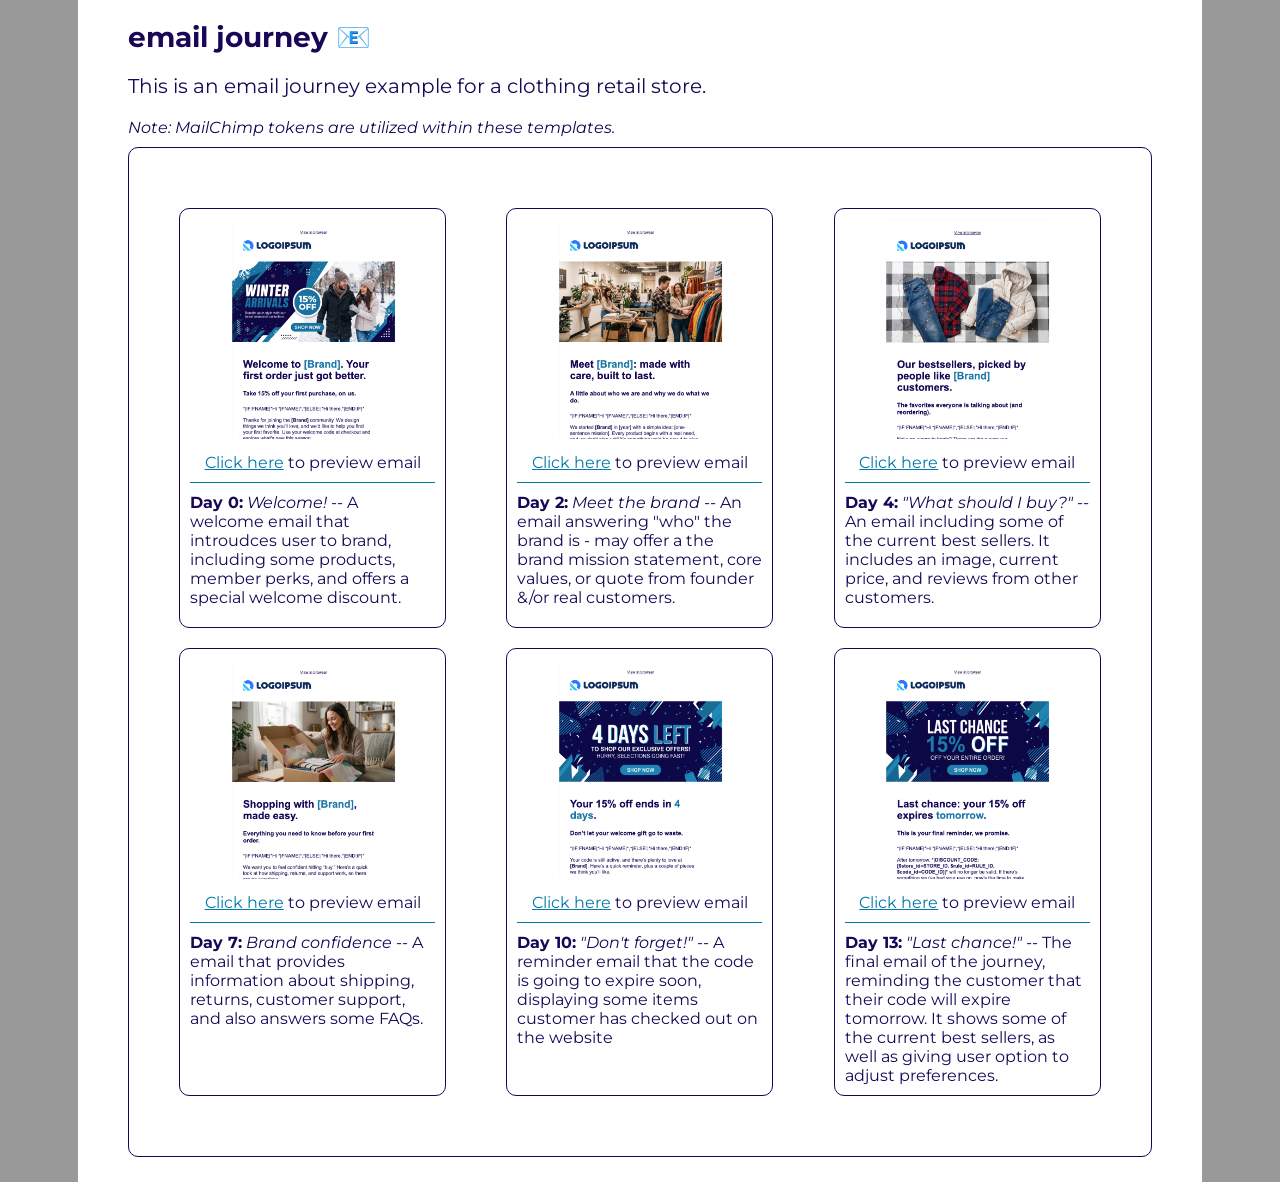
==== MailChimp-journey/index.html @ 5f9258ca "j2 screenshots, outer index, main index" ====
<!DOCTYPE html>
<html lang="en">
<head>
    <meta charset="UTF-8">
    <meta name="viewport" content="width=device-width, initial-scale=1.0">
    <title>email journey</title>
    <link rel="stylesheet" href="../assets/style.css" />
    <!-- google font: -->
    <link rel="preconnect" href="https://fonts.googleapis.com">
    <link rel="preconnect" href="https://fonts.gstatic.com" crossorigin>
    <link href="https://fonts.googleapis.com/css2?family=Montserrat:ital,wght@0,100..900;1,100..900&display=swap" rel="stylesheet">
    <!-- favicon -->
    <link rel="apple-touch-icon" sizes="180x180" href="../assets/favicon/apple-touch-icon.png">
    <link rel="icon" type="image/png" sizes="32x32" href="../assets/favicon/favicon-32x32.png">
    <link rel="icon" type="image/png" sizes="16x16" href="../assets/favicon/favicon-16x16.png">
    <link rel="manifest" href="../assets/favicon/site.webmanifest">
</head>
<body>
    <div class="content-wrapper">
        <h1>email <span class='no-break'>journey 📧</span></h1>
        <h3>This is an email journey example for a clothing retail store.</h3>
        <p class="pb-10"><em>Note: MailChimp tokens are utilized within these templates.</em></p>
        <div class="email-list-wrapper">
            <div class="email-example">
                <div class="email-img-wrap">
                    <a href='./email-1/email-1.html'>
                        <img src="../assets/email-thumbs/j2-e1-ss.png" alt="Email 1 thumbnail">
                    </a>
                    <p class="pt-10"><a href='./email-1/email-1.html' class="email-link">Click here</a> to preview email</p>
                </div>
                <div class="email-info-wrap">
                    <p class="pb-10"><strong>Day 0:</strong> <em>Welcome!</em> -- A welcome email that introudces user to brand, including some products, member perks, and offers a special welcome discount.</p>
                </div>
            </div>
            <div class="email-example">
                <div class="email-img-wrap">
                    <a href='./email-2/email-2.html'>
                        <img src="../assets/email-thumbs/j2-e2-ss.png" alt="Email 2 thumbnail">
                    </a>
                    <p class="pt-10"><a href='./email-2/email-2.html' class="email-link">Click here</a> to preview email</p>
                </div>
                <div class="email-info-wrap">
                    <p><strong>Day 2:</strong> <em>Meet the brand</em> -- An email answering "who" the brand is - may offer a the brand mission statement, core values, or quote from founder &/or real customers.</p>
                </div>
            </div>
            <div class="email-example">
                <div class="email-img-wrap">
                    <a href='./email-3/email-3.html'>
                        <img src="../assets/email-thumbs/j2-e3-ss.png" alt="Email 3 thumbnail">
                    </a>
                    <p class="pt-10"><a href='./email-3/email-3.html' class="email-link">Click here</a> to preview email</p>
                </div>
                <div class="email-info-wrap">
                    <p><strong>Day 4:</strong> <em>"What should I buy?"</em> -- An email including some of the current best sellers. It includes an image, current price, and reviews from other customers.</p>
                </div>
            </div>
            <div class="email-example">
                <div class="email-img-wrap">
                    <a href='./email-4/email-4.html'>
                        <img src="../assets/email-thumbs/j2-e4-ss.png" alt="Email 4 thumbnail">
                    </a>
                    <p class="pt-10"><a href='./email-4/email-4.html' class="email-link">Click here</a> to preview email</p>
                </div>
                <div class="email-info-wrap">
                    <p><strong>Day 7:</strong> <em>Brand confidence</em> -- A email that provides information about shipping, returns, customer support, and also answers some FAQs.</p>
                </div>
            </div>
            <div class="email-example">
                <div class="email-img-wrap">
                    <a href='./email-4/email-4.html'>
                        <img src="../assets/email-thumbs/j2-e5-ss.png" alt="Email 5 thumbnail">
                    </a>
                    <p class="pt-10"><a href='./email-4/email-4.html' class="email-link">Click here</a> to preview email</p>
                </div>
                <div class="email-info-wrap">
                    <p><strong>Day 10:</strong> <em>"Don't forget!"</em> -- A reminder email that the code is going to expire soon, displaying some items customer has checked out on the website</p>
                </div>
            </div>
            <div class="email-example">
                <div class="email-img-wrap">
                    <a href='./email-6/email-6.html'>
                        <img src="../assets/email-thumbs/j2-e6-ss.png" alt="Email 6 thumbnail">
                    </a>
                    <p class="pt-10"><a href='./email-6/email-6.html' class="email-link">Click here</a> to preview email</p>
                </div>
                <div class="email-info-wrap">
                    <p><strong>Day 13:</strong> <em>"Last chance!"</em> -- The final email of the journey, reminding the customer that their code will expire tomorrow. It shows some of the current best sellers, as well as giving user option to adjust preferences.</p>
                </div>
            </div>
            
        </div>
    </div>
</body>
</html>
---- assets/style.css ----
/* CSS FOR THE INDEX FILE ONLY */
body{
    background-color: #999999;
    font-family: "Montserrat", sans-serif;
    margin:0;
}
.content-wrapper{
    background-color: #ffffff;
    max-width: 1024px;
    margin: 0 auto;
    padding: 1px 50px 25px;
}
h1{
    font-size:1.75rem;
    color: #180756;
}
span.no-break{
    white-space: nowrap;
}
h3{
    font-size:1.25rem;
    font-weight: 400;
    color: #180756;
}
p{
    font-size: 1rem;
    margin: 0;
    color: #180756;
}
.pb-10{
    padding-bottom: 10px;
}
.pt-10{
    padding-top: 10px;
}
.email-list-wrapper{
    display: flex;
    flex-wrap: wrap;
    justify-content: space-around;
    padding: 50px 20px;
    border: 1px solid #180756;
    border-radius: 10px;
}
.email-example{
    width:245px;
    border: 1px solid #180756;
    border-radius: 10px;
    padding: 10px;
    margin: 10px 0;
}
.email-example .email-img-wrap{
    text-align: center;
    padding-bottom:10px;
}
.email-example .email-img-wrap a, .email-link{
    cursor: pointer;
}
.email-example .email-img-wrap a:hover >img{
    border:2px solid #0078a8;
}
.email-example .email-img-wrap img{
    width: 220px;
    height:auto;
}
.email-example .email-info-wrap{
    padding:10px 0 0;
    border-top:1px solid #0078a8;
}
.email-link{
    color: #0078a8;
    text-decoration: underline;
}
.email-link:hover{
    font-weight: bold !important;
    color: #0078a8;
}
.email-link:visited{
    font-weight: bold;
    color: #0078a8;
}
@media screen and (max-width: 768px) {
    h1{
        text-align: center;
    }
}
@media screen and (max-width: 450px) {
    .email-example .email-img-wrap img{
        width:100%;
        min-width: 100%;
    }
}
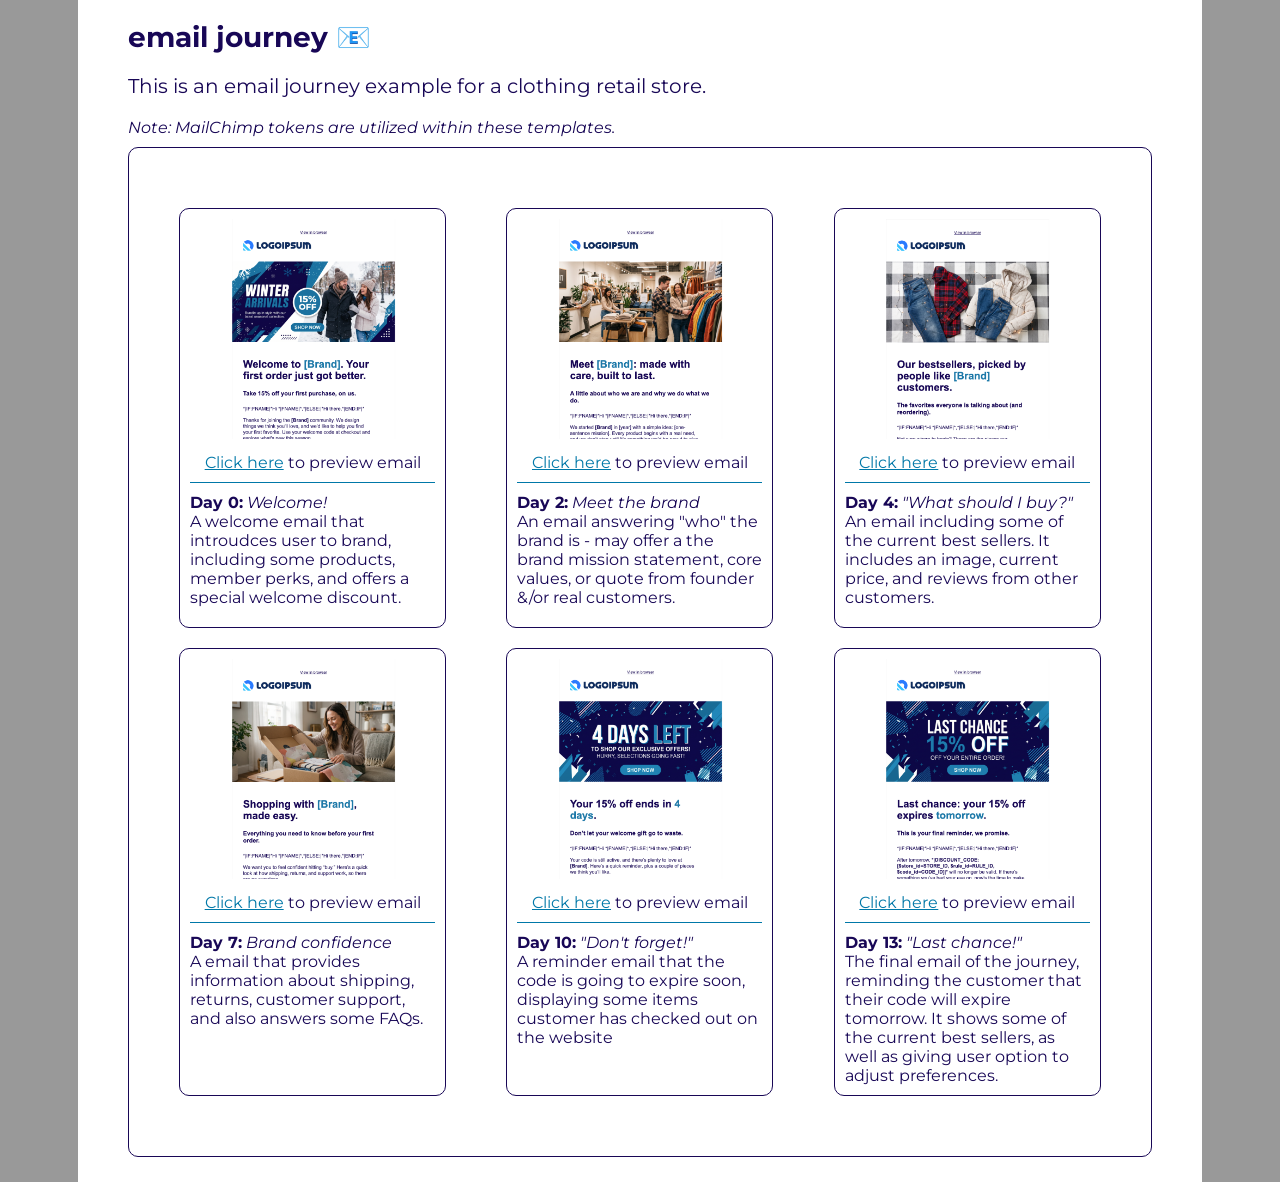
==== commit c3757cdd: "update email info linebreaks" ====
--- a/MailChimp-journey/index.html
+++ b/MailChimp-journey/index.html
@@ -29,7 +29,7 @@
                     <p class="pt-10"><a href='./email-1/email-1.html' class="email-link">Click here</a> to preview email</p>
                 </div>
                 <div class="email-info-wrap">
-                    <p class="pb-10"><strong>Day 0:</strong> <em>Welcome!</em> -- A welcome email that introudces user to brand, including some products, member perks, and offers a special welcome discount.</p>
+                    <p class="pb-10"><strong>Day 0:</strong> <em>Welcome!</em> <br> A welcome email that introudces user to brand, including some products, member perks, and offers a special welcome discount.</p>
                 </div>
             </div>
             <div class="email-example">
@@ -40,7 +40,7 @@
                     <p class="pt-10"><a href='./email-2/email-2.html' class="email-link">Click here</a> to preview email</p>
                 </div>
                 <div class="email-info-wrap">
-                    <p><strong>Day 2:</strong> <em>Meet the brand</em> -- An email answering "who" the brand is - may offer a the brand mission statement, core values, or quote from founder &/or real customers.</p>
+                    <p><strong>Day 2:</strong> <em>Meet the brand</em> <br> An email answering "who" the brand is - may offer a the brand mission statement, core values, or quote from founder &/or real customers.</p>
                 </div>
             </div>
             <div class="email-example">
@@ -51,7 +51,7 @@
                     <p class="pt-10"><a href='./email-3/email-3.html' class="email-link">Click here</a> to preview email</p>
                 </div>
                 <div class="email-info-wrap">
-                    <p><strong>Day 4:</strong> <em>"What should I buy?"</em> -- An email including some of the current best sellers. It includes an image, current price, and reviews from other customers.</p>
+                    <p><strong>Day 4:</strong> <em>"What should I buy?"</em> <br> An email including some of the current best sellers. It includes an image, current price, and reviews from other customers.</p>
                 </div>
             </div>
             <div class="email-example">
@@ -62,7 +62,7 @@
                     <p class="pt-10"><a href='./email-4/email-4.html' class="email-link">Click here</a> to preview email</p>
                 </div>
                 <div class="email-info-wrap">
-                    <p><strong>Day 7:</strong> <em>Brand confidence</em> -- A email that provides information about shipping, returns, customer support, and also answers some FAQs.</p>
+                    <p><strong>Day 7:</strong> <em>Brand confidence</em> <br> A email that provides information about shipping, returns, customer support, and also answers some FAQs.</p>
                 </div>
             </div>
             <div class="email-example">
@@ -73,7 +73,7 @@
                     <p class="pt-10"><a href='./email-4/email-4.html' class="email-link">Click here</a> to preview email</p>
                 </div>
                 <div class="email-info-wrap">
-                    <p><strong>Day 10:</strong> <em>"Don't forget!"</em> -- A reminder email that the code is going to expire soon, displaying some items customer has checked out on the website</p>
+                    <p><strong>Day 10:</strong> <em>"Don't forget!"</em> <br> A reminder email that the code is going to expire soon, displaying some items customer has checked out on the website</p>
                 </div>
             </div>
             <div class="email-example">
@@ -84,11 +84,11 @@
                     <p class="pt-10"><a href='./email-6/email-6.html' class="email-link">Click here</a> to preview email</p>
                 </div>
                 <div class="email-info-wrap">
-                    <p><strong>Day 13:</strong> <em>"Last chance!"</em> -- The final email of the journey, reminding the customer that their code will expire tomorrow. It shows some of the current best sellers, as well as giving user option to adjust preferences.</p>
+                    <p><strong>Day 13:</strong> <em>"Last chance!"</em> <br> The final email of the journey, reminding the customer that their code will expire tomorrow. It shows some of the current best sellers, as well as giving user option to adjust preferences.</p>
                 </div>
             </div>
             
         </div>
     </div>
 </body>
-</html>+</html>
